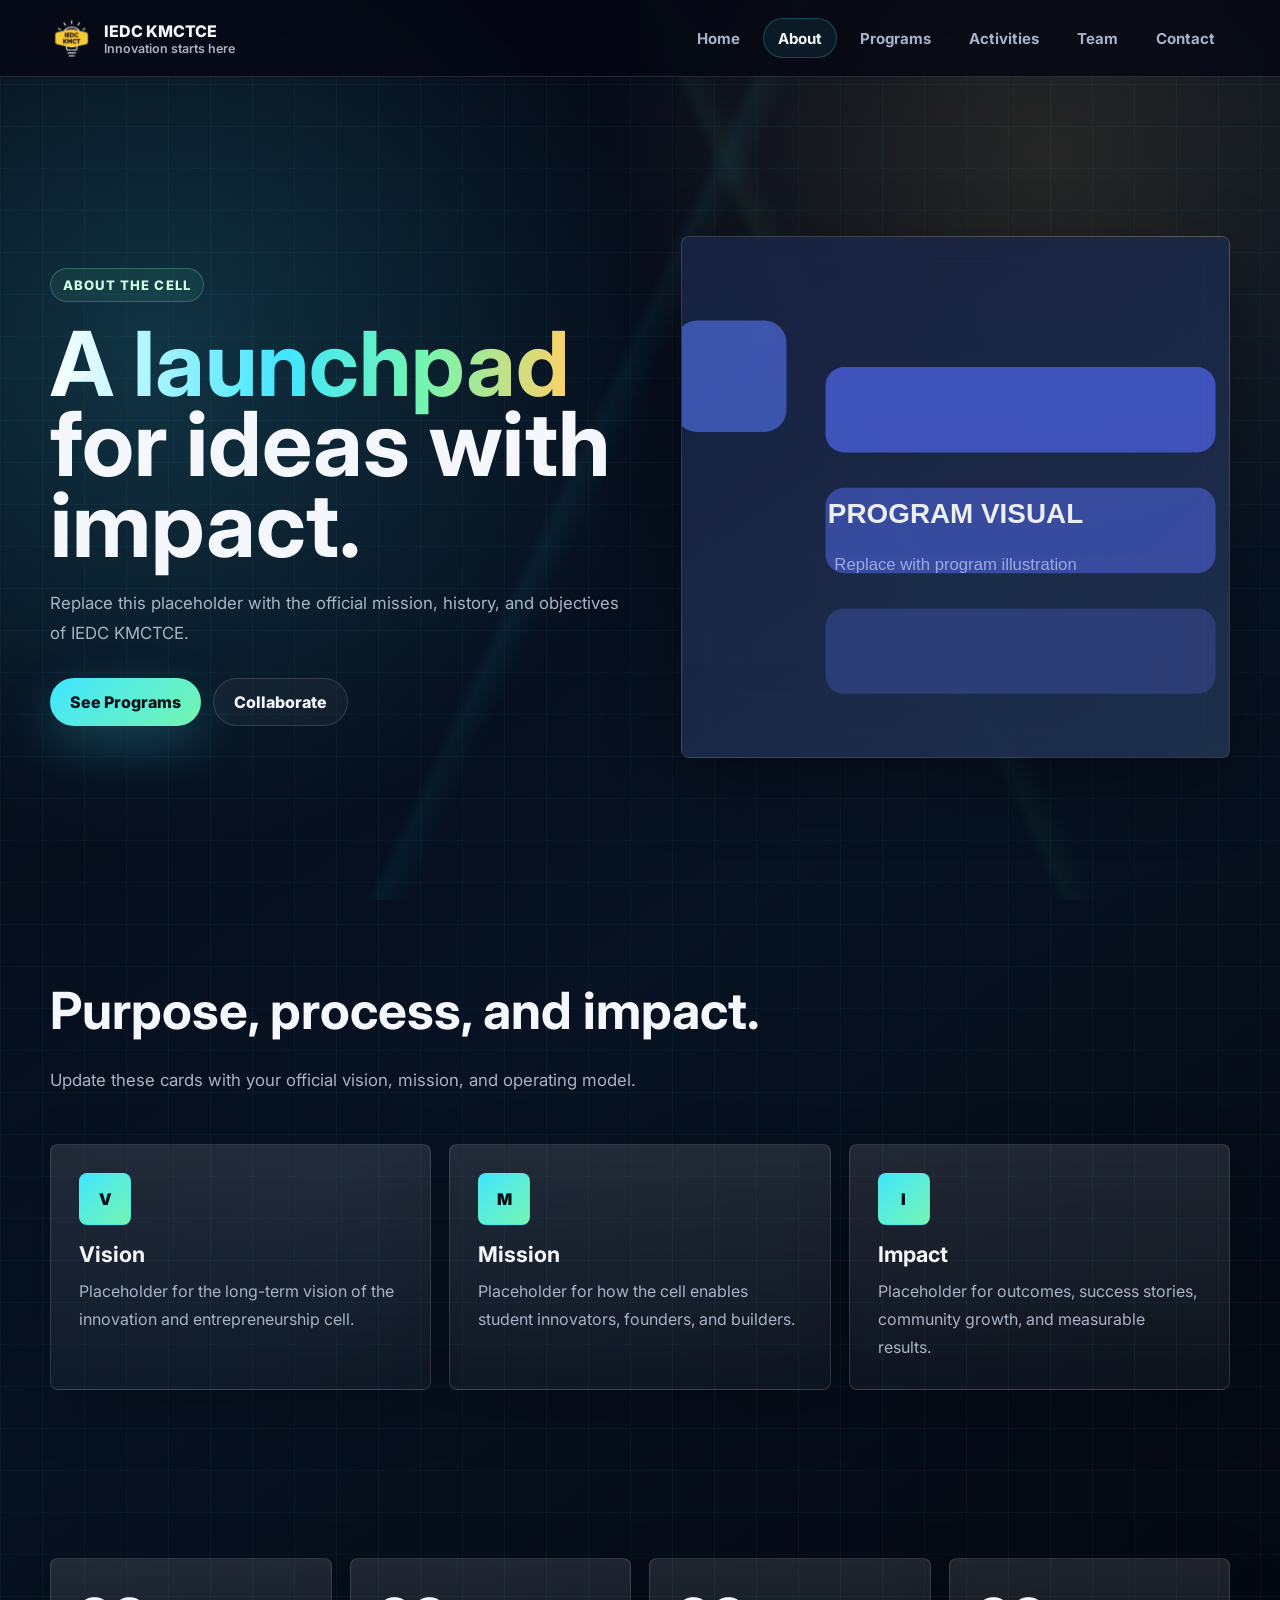
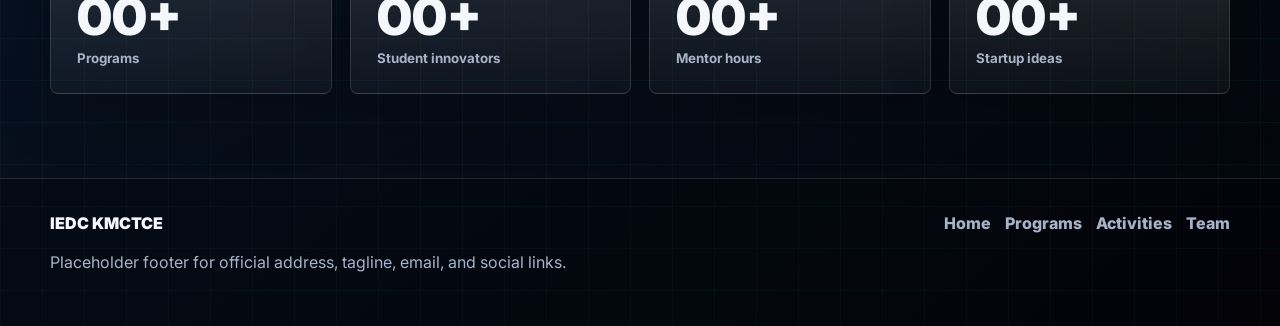
==== about.html @ 7e8c4602 "Redesign static GitHub Pages site" ====
<!DOCTYPE html>
<html lang="en">
<head>
  <meta charset="UTF-8" />
  <meta name="viewport" content="width=device-width, initial-scale=1.0" />
  <title>About | IEDC KMCTCE</title>
  <link rel="stylesheet" href="./styles.css" />
  <link rel="preconnect" href="https://fonts.googleapis.com" />
  <link rel="preconnect" href="https://fonts.gstatic.com" crossorigin />
  <link href="https://fonts.googleapis.com/css2?family=Inter:wght@400;500;600;700;800;900&display=swap" rel="stylesheet" />
</head>
<body>
  <header>
    <div class="navbar">
      <a class="brand" href="index.html"><img src="./assets/images/logo/iedc.svg" alt="IEDC KMCTCE" /><div>IEDC KMCTCE<span>Innovation starts here</span></div></a>
      <div class="nav-shell"><button class="menu-toggle" type="button" aria-label="Toggle navigation">Menu</button><nav><ul class="nav-list"><li><a href="index.html">Home</a></li><li><a href="about.html">About</a></li><li><a href="programs.html">Programs</a></li><li><a href="events.html">Activities</a></li><li><a href="team.html">Team</a></li><li><a href="contact.html">Contact</a></li></ul></nav></div>
    </div>
  </header>
  <main>
    <section class="hero">
      <div class="hero-copy reveal">
        <div class="label-pill">About the cell</div>
        <h1><span class="gradient-text">A launchpad</span> for ideas with impact.</h1>
        <p>Replace this placeholder with the official mission, history, and objectives of IEDC KMCTCE.</p>
        <div class="hero-actions"><a class="cta-btn" href="programs.html">See Programs</a><a class="secondary-btn" href="contact.html">Collaborate</a></div>
      </div>
      <div class="hero-visual" data-tilt><img src="./assets/images/placeholders/program-placeholder.svg" alt="About IEDC placeholder" /></div>
    </section>
    <section class="section">
      <div class="section-inner">
        <div class="section-head reveal"><h2 class="section-title">Purpose, process, and impact.</h2><p class="section-subtitle">Update these cards with your official vision, mission, and operating model.</p></div>
        <div class="grid gallery-grid">
          <article class="card" data-tilt><span class="icon-tile">V</span><h3>Vision</h3><p>Placeholder for the long-term vision of the innovation and entrepreneurship cell.</p></article>
          <article class="card" data-tilt><span class="icon-tile">M</span><h3>Mission</h3><p>Placeholder for how the cell enables student innovators, founders, and builders.</p></article>
          <article class="card" data-tilt><span class="icon-tile">I</span><h3>Impact</h3><p>Placeholder for outcomes, success stories, community growth, and measurable results.</p></article>
        </div>
      </div>
    </section>
    <section class="section">
      <div class="section-inner">
        <div class="grid stats">
          <div class="stat-card"><span>00+</span><small>Programs</small></div>
          <div class="stat-card"><span>00+</span><small>Student innovators</small></div>
          <div class="stat-card"><span>00+</span><small>Mentor hours</small></div>
          <div class="stat-card"><span>00+</span><small>Startup ideas</small></div>
        </div>
      </div>
    </section>
  </main>
  <footer><div class="footer-inner"><div><div class="footer-logo">IEDC KMCTCE</div><p class="footer-copy">Placeholder footer for official address, tagline, email, and social links.</p></div><div class="footer-links"><a href="index.html">Home</a><a href="programs.html">Programs</a><a href="events.html">Activities</a><a href="team.html">Team</a></div></div></footer>
  <script src="./scripts.js" defer></script>
</body>
</html>
---- styles.css ----
:root {
  --bg: #050713;
  --bg-2: #071222;
  --panel: rgba(255, 255, 255, 0.07);
  --panel-strong: rgba(255, 255, 255, 0.11);
  --text: #f4f7fb;
  --muted: #a7b4c8;
  --line: rgba(255, 255, 255, 0.13);
  --cyan: #41e6ff;
  --green: #74f5b0;
  --amber: #ffd166;
  --coral: #ff6b6b;
  --radius: 8px;
  --shadow: 0 24px 70px rgba(0, 0, 0, 0.36);
}

* {
  box-sizing: border-box;
}

html {
  scroll-behavior: smooth;
}

body {
  margin: 0;
  color: var(--text);
  font-family: Inter, ui-sans-serif, system-ui, -apple-system, BlinkMacSystemFont, "Segoe UI", sans-serif;
  background:
    linear-gradient(rgba(65, 230, 255, 0.04) 1px, transparent 1px),
    linear-gradient(90deg, rgba(116, 245, 176, 0.035) 1px, transparent 1px),
    radial-gradient(circle at 12% 18%, rgba(65, 230, 255, 0.19), transparent 26%),
    radial-gradient(circle at 82% 8%, rgba(255, 209, 102, 0.13), transparent 22%),
    linear-gradient(145deg, var(--bg), var(--bg-2) 50%, #04050b);
  background-size: 42px 42px, 42px 42px, auto, auto, auto;
  overflow-x: hidden;
}

body::before {
  content: "";
  position: fixed;
  inset: 0;
  pointer-events: none;
  background:
    linear-gradient(115deg, transparent 0 46%, rgba(65, 230, 255, 0.08) 47%, transparent 49% 100%),
    linear-gradient(65deg, transparent 0 62%, rgba(116, 245, 176, 0.07) 63%, transparent 65% 100%);
  animation: scanlines 14s linear infinite;
  opacity: 0.7;
  z-index: -1;
}

@keyframes scanlines {
  from { transform: translate3d(-4%, -3%, 0); }
  to { transform: translate3d(4%, 3%, 0); }
}

img {
  display: block;
  max-width: 100%;
}

a {
  color: inherit;
  text-decoration: none;
}

button,
input,
textarea {
  font: inherit;
}

header {
  position: sticky;
  top: 0;
  z-index: 50;
  border-bottom: 1px solid var(--line);
  background: rgba(5, 7, 19, 0.78);
  backdrop-filter: blur(18px);
}

.navbar,
.hero,
.section-inner,
.footer-inner {
  width: min(1180px, calc(100% - 40px));
  margin: 0 auto;
}

.navbar {
  min-height: 76px;
  display: flex;
  align-items: center;
  justify-content: space-between;
  gap: 18px;
}

.brand {
  display: inline-flex;
  align-items: center;
  gap: 12px;
  font-weight: 800;
  letter-spacing: 0;
}

.brand img {
  width: 42px;
  height: 42px;
  object-fit: contain;
}

.brand span {
  display: block;
  color: var(--muted);
  font-size: 0.78rem;
  font-weight: 600;
}

.nav-shell {
  display: flex;
  align-items: center;
}

.nav-list,
nav ul {
  display: flex;
  align-items: center;
  gap: 8px;
  margin: 0;
  padding: 0;
  list-style: none;
}

nav a {
  display: inline-flex;
  min-height: 40px;
  align-items: center;
  padding: 0 14px;
  border: 1px solid transparent;
  border-radius: 999px;
  color: var(--muted);
  font-size: 0.94rem;
  font-weight: 700;
  transition: border-color 180ms ease, color 180ms ease, background 180ms ease;
}

nav a:hover,
nav a.active {
  color: var(--text);
  border-color: rgba(65, 230, 255, 0.24);
  background: rgba(65, 230, 255, 0.08);
}

.menu-toggle {
  display: none;
  min-width: 58px;
  height: 42px;
  padding: 0 12px;
  border: 1px solid var(--line);
  border-radius: 999px;
  background: var(--panel);
  color: var(--text);
  font-size: 0.82rem;
  font-weight: 800;
  cursor: pointer;
}

.hero {
  min-height: calc(100vh - 76px);
  padding: 72px 0 56px;
  display: grid;
  grid-template-columns: minmax(0, 1.03fr) minmax(340px, 0.97fr);
  gap: 48px;
  align-items: center;
}

.hero-copy {
  position: relative;
  z-index: 2;
}

.label-pill,
.card-badge {
  display: inline-flex;
  width: fit-content;
  align-items: center;
  gap: 10px;
  min-height: 34px;
  padding: 7px 12px;
  border: 1px solid rgba(116, 245, 176, 0.25);
  border-radius: 999px;
  background: rgba(116, 245, 176, 0.08);
  color: #ccffe2;
  font-size: 0.82rem;
  font-weight: 800;
  text-transform: uppercase;
  letter-spacing: 0.08em;
}

h1,
h2,
h3,
p {
  overflow-wrap: anywhere;
}

.hero h1 {
  margin: 22px 0 22px;
  max-width: 760px;
  font-size: clamp(3.3rem, 7vw, 6.9rem);
  line-height: 0.9;
  letter-spacing: 0;
}

.gradient-text {
  color: transparent;
  background: linear-gradient(92deg, #ffffff 0%, var(--cyan) 45%, var(--green) 72%, var(--amber) 100%);
  -webkit-background-clip: text;
  background-clip: text;
}

.hero p,
.section-subtitle {
  max-width: 720px;
  color: var(--muted);
  font-size: 1.05rem;
  line-height: 1.8;
}

.hero-actions {
  display: flex;
  flex-wrap: wrap;
  gap: 12px;
  margin-top: 30px;
}

.cta-btn,
.secondary-btn {
  display: inline-flex;
  min-height: 48px;
  align-items: center;
  justify-content: center;
  padding: 0 20px;
  border-radius: 999px;
  font-weight: 800;
  transition: transform 180ms ease, box-shadow 180ms ease, border-color 180ms ease;
}

.cta-btn {
  border: 0;
  color: #031019;
  background: linear-gradient(135deg, var(--cyan), var(--green));
  box-shadow: 0 18px 50px rgba(65, 230, 255, 0.22);
}

.secondary-btn {
  border: 1px solid var(--line);
  color: var(--text);
  background: rgba(255, 255, 255, 0.04);
}

.cta-btn:hover,
.secondary-btn:hover {
  transform: translateY(-2px);
  box-shadow: 0 18px 55px rgba(116, 245, 176, 0.16);
  border-color: rgba(65, 230, 255, 0.34);
}

.hero-visual {
  position: relative;
  min-height: 520px;
  border: 1px solid var(--line);
  border-radius: var(--radius);
  overflow: hidden;
  background:
    linear-gradient(145deg, rgba(65, 230, 255, 0.1), transparent 34%),
    linear-gradient(315deg, rgba(255, 209, 102, 0.1), transparent 34%),
    rgba(255, 255, 255, 0.06);
  box-shadow: var(--shadow);
  transform-style: preserve-3d;
}

.hero-visual::before,
.hero-visual::after {
  content: "";
  position: absolute;
  inset: 24px;
  border: 1px solid rgba(255, 255, 255, 0.12);
  border-radius: var(--radius);
  animation: pulseFrame 4s ease-in-out infinite;
}

.hero-visual::after {
  inset: auto 10% 12%;
  height: 26%;
  border-color: rgba(65, 230, 255, 0.28);
  background: linear-gradient(90deg, transparent, rgba(65, 230, 255, 0.16), transparent);
  filter: blur(2px);
  animation: dataSweep 3.2s ease-in-out infinite;
}

.hero-visual img {
  position: relative;
  z-index: 1;
  width: 100%;
  height: 100%;
  min-height: 520px;
  object-fit: cover;
  opacity: 0.92;
  animation: levitate 6s ease-in-out infinite;
}

@keyframes pulseFrame {
  50% { transform: scale(0.97); opacity: 0.55; }
}

@keyframes dataSweep {
  50% { transform: translateY(-180%); opacity: 0.55; }
}

@keyframes levitate {
  50% { transform: translateY(-12px) scale(1.02); }
}

.section {
  padding: 84px 0;
}

.section-head {
  display: grid;
  gap: 12px;
  margin-bottom: 32px;
}

.section-title {
  max-width: 900px;
  margin: 0;
  font-size: clamp(2.2rem, 4vw, 4.5rem);
  line-height: 1;
}

.grid {
  display: grid;
  gap: 18px;
}

.gallery-grid,
.team-grid {
  grid-template-columns: repeat(auto-fit, minmax(250px, 1fr));
}

.stats {
  grid-template-columns: repeat(4, minmax(0, 1fr));
}

.card,
.team-card,
.stat-card,
.profile-card,
.contact-form {
  position: relative;
  border: 1px solid var(--line);
  border-radius: var(--radius);
  background: linear-gradient(180deg, var(--panel-strong), rgba(255, 255, 255, 0.035));
  box-shadow: 0 18px 60px rgba(0, 0, 0, 0.22);
  overflow: hidden;
}

.card,
.team-card,
.stat-card {
  opacity: 0;
  transform: translateY(24px);
}

.card.is-visible,
.team-card.is-visible,
.stat-card.is-visible,
.reveal.is-visible {
  opacity: 1;
  transform: translateY(0);
}

.card,
.team-card,
.stat-card,
.reveal {
  transition: opacity 520ms ease, transform 520ms ease, box-shadow 220ms ease;
}

[data-tilt] {
  transform: perspective(900px) rotateX(var(--tilt-x, 0deg)) rotateY(var(--tilt-y, 0deg)) translateY(0);
}

[data-tilt]:hover {
  box-shadow: 0 26px 80px rgba(65, 230, 255, 0.16);
}

.card {
  padding: 28px;
}

.card::before,
.team-card::before,
.stat-card::before {
  content: "";
  position: absolute;
  inset: 0;
  background: linear-gradient(120deg, transparent, rgba(65, 230, 255, 0.12), transparent);
  transform: translateX(-120%);
  transition: transform 700ms ease;
}

.card:hover::before,
.team-card:hover::before,
.stat-card:hover::before {
  transform: translateX(120%);
}

.card h3,
.event-card h3 {
  margin: 16px 0 10px;
  font-size: 1.35rem;
}

.card p,
.team-card p,
.event-card p {
  margin: 0;
  color: var(--muted);
  line-height: 1.75;
}

.icon-tile {
  display: grid;
  width: 52px;
  height: 52px;
  place-items: center;
  border: 1px solid rgba(65, 230, 255, 0.24);
  border-radius: var(--radius);
  color: #031019;
  background: linear-gradient(135deg, var(--cyan), var(--green));
  font-weight: 900;
}

.event-card {
  padding: 0;
}

.event-card img {
  width: 100%;
  height: 210px;
  object-fit: cover;
  border-bottom: 1px solid var(--line);
}

.event-card-body {
  display: grid;
  gap: 12px;
  padding: 22px;
}

.event-card small {
  color: var(--amber);
  font-weight: 800;
}

.team-card {
  min-height: 360px;
  padding: 24px;
  display: flex;
  flex-direction: column;
  align-items: flex-start;
  gap: 16px;
}

.team-card img {
  width: 112px;
  height: 112px;
  border: 1px solid rgba(65, 230, 255, 0.26);
  border-radius: var(--radius);
  object-fit: cover;
  background: rgba(255, 255, 255, 0.05);
}

.team-card h3 {
  margin: 0;
  font-size: 1.25rem;
}

.team-card .role {
  margin-top: 5px;
  color: var(--green);
  font-weight: 800;
}

.team-orbit {
  position: absolute;
  right: -44px;
  top: -44px;
  width: 132px;
  height: 132px;
  border: 1px solid rgba(65, 230, 255, 0.2);
  border-radius: 50%;
}

.team-orbit::after {
  content: "";
  position: absolute;
  width: 12px;
  height: 12px;
  border-radius: 50%;
  background: var(--amber);
  left: 18px;
  top: 18px;
  animation: orbit 4s linear infinite;
  transform-origin: 48px 48px;
}

@keyframes orbit {
  to { transform: rotate(360deg); }
}

.profile-link {
  margin-top: auto;
  color: var(--cyan);
  font-weight: 900;
}

.stat-card {
  padding: 26px;
}

.stat-card span {
  display: block;
  font-size: clamp(2rem, 4vw, 3.7rem);
  font-weight: 900;
  color: var(--text);
}

.stat-card small {
  color: var(--muted);
  font-weight: 700;
}

.member-panel {
  display: grid;
  grid-template-columns: minmax(280px, 0.85fr) minmax(0, 1.15fr);
  gap: 34px;
  align-items: stretch;
}

.profile-card img {
  width: 100%;
  height: 100%;
  min-height: 460px;
  object-fit: cover;
}

.profile-details {
  display: grid;
  align-content: center;
  gap: 18px;
}

.profile-details h2 {
  margin: 0;
  font-size: clamp(2.3rem, 4vw, 4.2rem);
  line-height: 1;
}

.profile-details p {
  color: var(--muted);
  line-height: 1.85;
}

.profile-meta {
  display: grid;
  grid-template-columns: repeat(2, minmax(0, 1fr));
  gap: 12px;
}

.profile-meta div {
  border: 1px solid var(--line);
  border-radius: var(--radius);
  padding: 16px;
  background: rgba(255, 255, 255, 0.045);
}

.profile-meta strong,
.profile-meta small {
  display: block;
}

.profile-meta small {
  margin-top: 6px;
  color: var(--muted);
}

.tag-list {
  display: flex;
  flex-wrap: wrap;
  gap: 10px;
  margin: 0;
  padding: 0;
  list-style: none;
}

.tag-list li {
  padding: 9px 12px;
  border: 1px solid rgba(255, 255, 255, 0.14);
  border-radius: 999px;
  color: #dfffea;
  background: rgba(116, 245, 176, 0.08);
  font-weight: 800;
}

.contact-form {
  padding: 24px;
}

.form-grid {
  display: grid;
  gap: 14px;
}

input,
textarea {
  width: 100%;
  border: 1px solid var(--line);
  border-radius: var(--radius);
  padding: 15px 16px;
  color: var(--text);
  background: rgba(3, 10, 20, 0.74);
}

textarea {
  resize: vertical;
}

footer {
  border-top: 1px solid var(--line);
  padding: 34px 0;
  background: rgba(0, 0, 0, 0.22);
}

.footer-inner {
  display: flex;
  justify-content: space-between;
  gap: 24px;
}

.footer-logo {
  font-weight: 900;
}

.footer-copy {
  max-width: 560px;
  color: var(--muted);
  line-height: 1.7;
}

.footer-links {
  display: flex;
  flex-wrap: wrap;
  gap: 14px;
}

.footer-links a {
  color: var(--muted);
  font-weight: 800;
}

.footer-links a:hover {
  color: var(--cyan);
}

@media (prefers-reduced-motion: reduce) {
  *,
  *::before,
  *::after {
    animation-duration: 0.01ms !important;
    animation-iteration-count: 1 !important;
    scroll-behavior: auto !important;
    transition-duration: 0.01ms !important;
  }
}

@media (max-width: 920px) {
  .hero,
  .member-panel {
    grid-template-columns: 1fr;
  }

  .hero {
    min-height: auto;
    padding-top: 58px;
  }

  .hero-visual,
  .hero-visual img {
    min-height: 390px;
  }

  .stats {
    grid-template-columns: repeat(2, minmax(0, 1fr));
  }
}

@media (max-width: 760px) {
  .navbar,
  .hero,
  .section-inner,
  .footer-inner {
    width: min(100% - 28px, 1180px);
  }

  .navbar {
    min-height: 68px;
  }

  .menu-toggle {
    display: inline-grid;
    place-items: center;
  }

  .nav-shell nav {
    display: none;
    position: absolute;
    right: 14px;
    top: 76px;
    width: min(280px, calc(100% - 28px));
    border: 1px solid var(--line);
    border-radius: var(--radius);
    background: rgba(5, 7, 19, 0.96);
    box-shadow: var(--shadow);
  }

  .nav-shell.open nav {
    display: block;
  }

  .nav-list,
  nav ul {
    align-items: stretch;
    flex-direction: column;
    gap: 4px;
    padding: 10px;
  }

  nav a {
    justify-content: flex-start;
    width: 100%;
  }

  .hero h1 {
    font-size: clamp(3rem, 16vw, 4.8rem);
  }

  .section {
    padding: 58px 0;
  }

  .profile-meta,
  .stats {
    grid-template-columns: 1fr;
  }

  .hero-actions {
    flex-direction: column;
  }

  .cta-btn,
  .secondary-btn {
    width: 100%;
  }

  .footer-inner {
    flex-direction: column;
  }
}
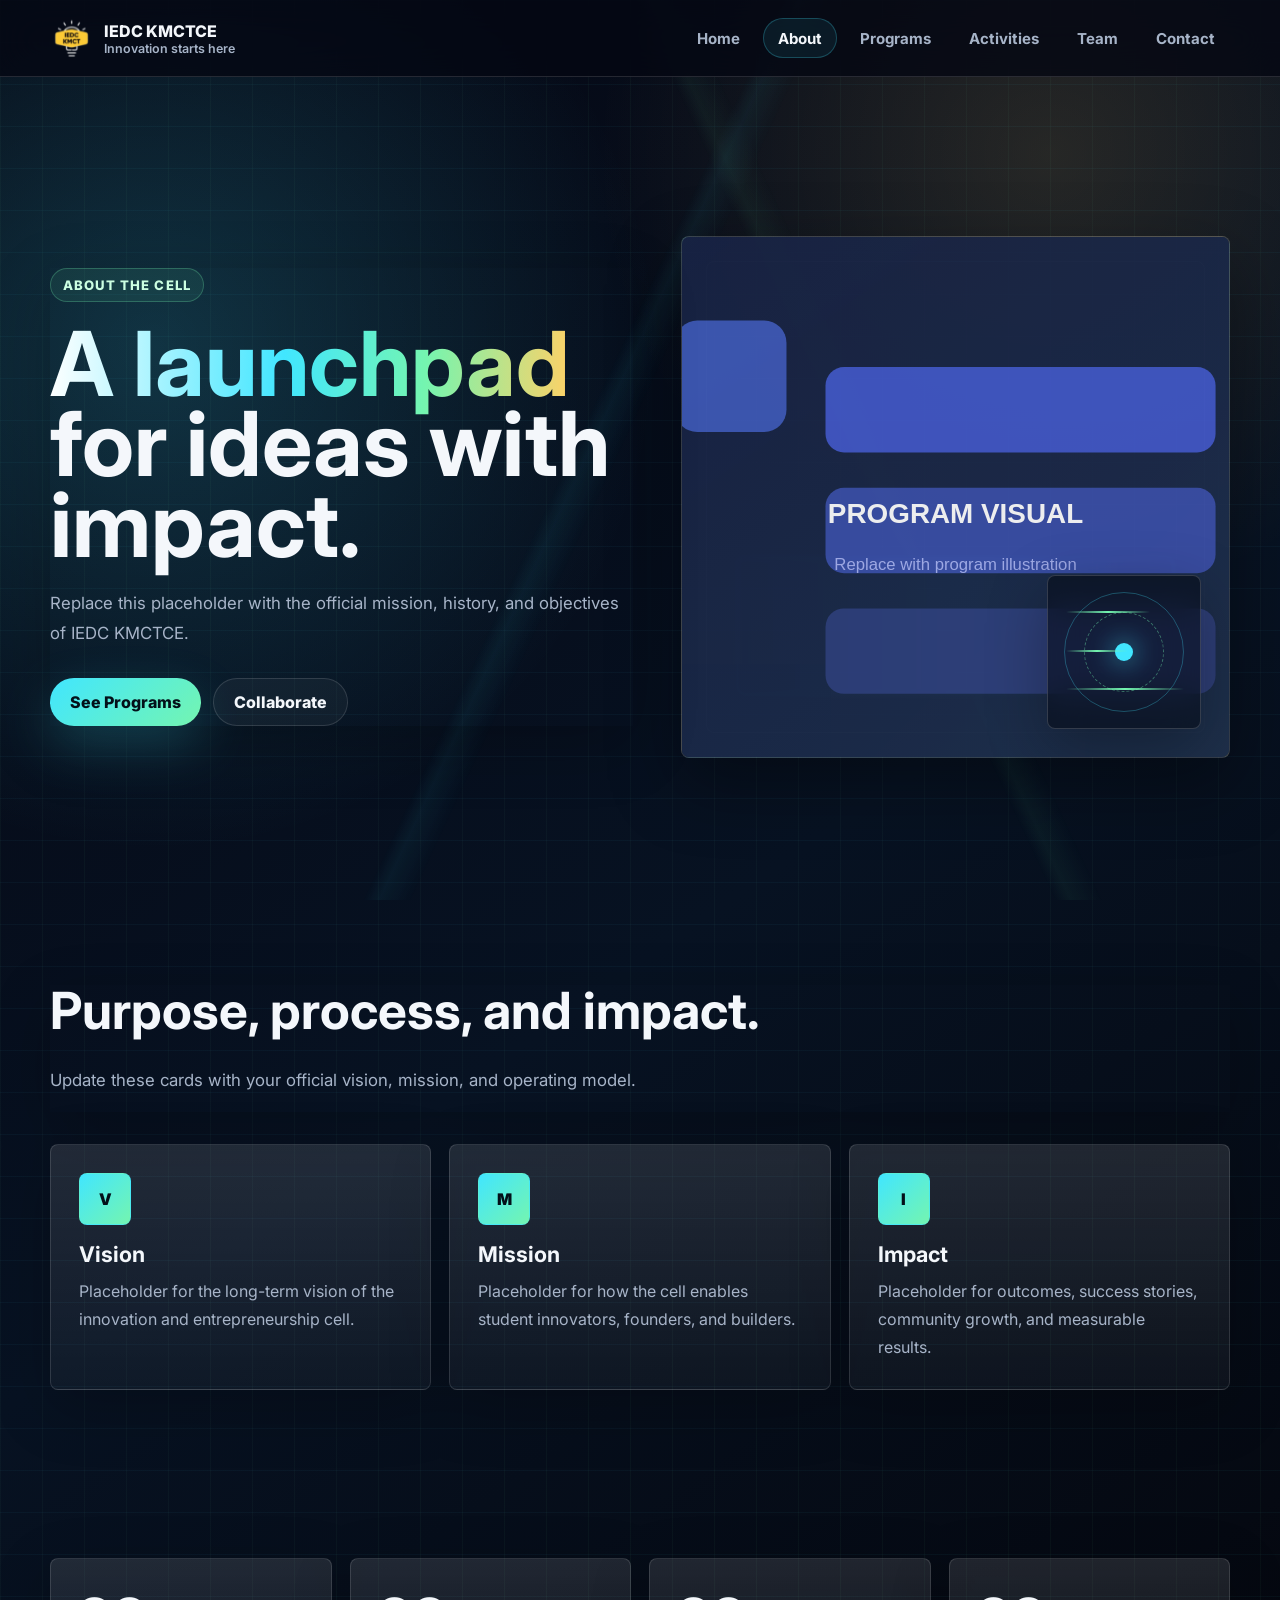
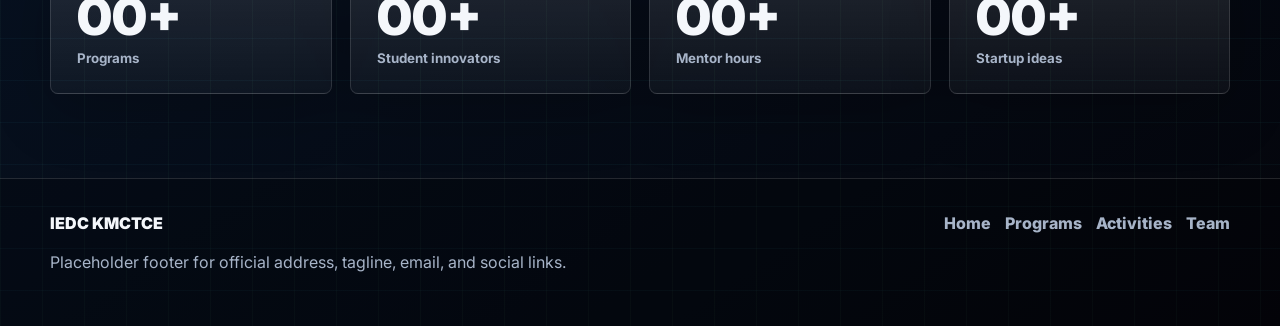
==== commit d687f352: "Refactor HTML structure and improve formatting across multiple member profile pages; enhance readabi" ====
--- a/about.html
+++ b/about.html
@@ -1,5 +1,6 @@
 <!DOCTYPE html>
 <html lang="en">
+
 <head>
   <meta charset="UTF-8" />
   <meta name="viewport" content="width=device-width, initial-scale=1.0" />
@@ -7,13 +8,28 @@
   <link rel="stylesheet" href="./styles.css" />
   <link rel="preconnect" href="https://fonts.googleapis.com" />
   <link rel="preconnect" href="https://fonts.gstatic.com" crossorigin />
-  <link href="https://fonts.googleapis.com/css2?family=Inter:wght@400;500;600;700;800;900&display=swap" rel="stylesheet" />
+  <link href="https://fonts.googleapis.com/css2?family=Inter:wght@400;500;600;700;800;900&display=swap"
+    rel="stylesheet" />
 </head>
+
 <body>
   <header>
     <div class="navbar">
-      <a class="brand" href="index.html"><img src="./assets/images/logo/iedc.svg" alt="IEDC KMCTCE" /><div>IEDC KMCTCE<span>Innovation starts here</span></div></a>
-      <div class="nav-shell"><button class="menu-toggle" type="button" aria-label="Toggle navigation">Menu</button><nav><ul class="nav-list"><li><a href="index.html">Home</a></li><li><a href="about.html">About</a></li><li><a href="programs.html">Programs</a></li><li><a href="events.html">Activities</a></li><li><a href="team.html">Team</a></li><li><a href="contact.html">Contact</a></li></ul></nav></div>
+      <a class="brand" href="index.html"><img src="./assets/images/logo/iedc.svg" alt="IEDC KMCTCE" />
+        <div>IEDC KMCTCE<span>Innovation starts here</span></div>
+      </a>
+      <div class="nav-shell"><button class="menu-toggle" type="button" aria-label="Toggle navigation">Menu</button>
+        <nav>
+          <ul class="nav-list">
+            <li><a href="index.html">Home</a></li>
+            <li><a href="about.html">About</a></li>
+            <li><a href="programs.html">Programs</a></li>
+            <li><a href="events.html">Activities</a></li>
+            <li><a href="team.html">Team</a></li>
+            <li><a href="contact.html">Contact</a></li>
+          </ul>
+        </nav>
+      </div>
     </div>
   </header>
   <main>
@@ -22,17 +38,31 @@
         <div class="label-pill">About the cell</div>
         <h1><span class="gradient-text">A launchpad</span> for ideas with impact.</h1>
         <p>Replace this placeholder with the official mission, history, and objectives of IEDC KMCTCE.</p>
-        <div class="hero-actions"><a class="cta-btn" href="programs.html">See Programs</a><a class="secondary-btn" href="contact.html">Collaborate</a></div>
+        <div class="hero-actions"><a class="cta-btn" href="programs.html">See Programs</a><a class="secondary-btn"
+            href="contact.html">Collaborate</a></div>
       </div>
-      <div class="hero-visual" data-tilt><img src="./assets/images/placeholders/program-placeholder.svg" alt="About IEDC placeholder" /></div>
+      <div class="hero-visual" data-tilt><img src="./assets/images/placeholders/program-placeholder.svg"
+          alt="About IEDC placeholder" /></div>
     </section>
     <section class="section">
       <div class="section-inner">
-        <div class="section-head reveal"><h2 class="section-title">Purpose, process, and impact.</h2><p class="section-subtitle">Update these cards with your official vision, mission, and operating model.</p></div>
+        <div class="section-head reveal">
+          <h2 class="section-title">Purpose, process, and impact.</h2>
+          <p class="section-subtitle">Update these cards with your official vision, mission, and operating model.</p>
+        </div>
         <div class="grid gallery-grid">
-          <article class="card" data-tilt><span class="icon-tile">V</span><h3>Vision</h3><p>Placeholder for the long-term vision of the innovation and entrepreneurship cell.</p></article>
-          <article class="card" data-tilt><span class="icon-tile">M</span><h3>Mission</h3><p>Placeholder for how the cell enables student innovators, founders, and builders.</p></article>
-          <article class="card" data-tilt><span class="icon-tile">I</span><h3>Impact</h3><p>Placeholder for outcomes, success stories, community growth, and measurable results.</p></article>
+          <article class="card" data-tilt><span class="icon-tile">V</span>
+            <h3>Vision</h3>
+            <p>Placeholder for the long-term vision of the innovation and entrepreneurship cell.</p>
+          </article>
+          <article class="card" data-tilt><span class="icon-tile">M</span>
+            <h3>Mission</h3>
+            <p>Placeholder for how the cell enables student innovators, founders, and builders.</p>
+          </article>
+          <article class="card" data-tilt><span class="icon-tile">I</span>
+            <h3>Impact</h3>
+            <p>Placeholder for outcomes, success stories, community growth, and measurable results.</p>
+          </article>
         </div>
       </div>
     </section>
@@ -47,7 +77,17 @@
       </div>
     </section>
   </main>
-  <footer><div class="footer-inner"><div><div class="footer-logo">IEDC KMCTCE</div><p class="footer-copy">Placeholder footer for official address, tagline, email, and social links.</p></div><div class="footer-links"><a href="index.html">Home</a><a href="programs.html">Programs</a><a href="events.html">Activities</a><a href="team.html">Team</a></div></div></footer>
+  <footer>
+    <div class="footer-inner">
+      <div>
+        <div class="footer-logo">IEDC KMCTCE</div>
+        <p class="footer-copy">Placeholder footer for official address, tagline, email, and social links.</p>
+      </div>
+      <div class="footer-links"><a href="index.html">Home</a><a href="programs.html">Programs</a><a
+          href="events.html">Activities</a><a href="team.html">Team</a></div>
+    </div>
+  </footer>
   <script src="./scripts.js" defer></script>
 </body>
-</html>
+
+</html>
--- a/styles.css
+++ b/styles.css
@@ -50,8 +50,13 @@
 }
 
 @keyframes scanlines {
-  from { transform: translate3d(-4%, -3%, 0); }
-  to { transform: translate3d(4%, 3%, 0); }
+  from {
+    transform: translate3d(-4%, -3%, 0);
+  }
+
+  to {
+    transform: translate3d(4%, 3%, 0);
+  }
 }
 
 img {
@@ -310,16 +315,123 @@
   animation: levitate 6s ease-in-out infinite;
 }
 
+.signal-panel {
+  position: absolute;
+  right: 28px;
+  bottom: 28px;
+  z-index: 3;
+  width: 154px;
+  height: 154px;
+  border: 1px solid rgba(255, 255, 255, 0.16);
+  border-radius: var(--radius);
+  background: rgba(4, 9, 20, 0.58);
+  backdrop-filter: blur(16px);
+  box-shadow: 0 18px 60px rgba(0, 0, 0, 0.28);
+  overflow: hidden;
+}
+
+.signal-panel::before {
+  content: "";
+  position: absolute;
+  inset: 16px;
+  border: 1px solid rgba(65, 230, 255, 0.28);
+  border-radius: 50%;
+  animation: signalSpin 9s linear infinite;
+}
+
+.signal-ring {
+  position: absolute;
+  inset: 36px;
+  border: 1px dashed rgba(116, 245, 176, 0.42);
+  border-radius: 50%;
+  animation: signalSpin 6s linear infinite reverse;
+}
+
+.signal-core {
+  position: absolute;
+  left: 50%;
+  top: 50%;
+  width: 18px;
+  height: 18px;
+  border-radius: 50%;
+  background: var(--cyan);
+  box-shadow: 0 0 26px rgba(65, 230, 255, 0.78);
+  transform: translate(-50%, -50%);
+  animation: signalPulse 1.8s ease-in-out infinite;
+}
+
+.signal-line {
+  position: absolute;
+  left: 18px;
+  height: 2px;
+  border-radius: 999px;
+  background: linear-gradient(90deg, transparent, var(--green), transparent);
+  transform-origin: left center;
+}
+
+.line-one {
+  top: 35px;
+  width: 84px;
+  animation: signalScan 2.6s ease-in-out infinite;
+}
+
+.line-two {
+  top: 112px;
+  width: 118px;
+  animation: signalScan 3.1s ease-in-out infinite 260ms;
+}
+
+.line-three {
+  top: 74px;
+  width: 62px;
+  animation: signalScan 2.2s ease-in-out infinite 520ms;
+}
+
 @keyframes pulseFrame {
-  50% { transform: scale(0.97); opacity: 0.55; }
+  50% {
+    transform: scale(0.97);
+    opacity: 0.55;
+  }
 }
 
 @keyframes dataSweep {
-  50% { transform: translateY(-180%); opacity: 0.55; }
+  50% {
+    transform: translateY(-180%);
+    opacity: 0.55;
+  }
 }
 
 @keyframes levitate {
-  50% { transform: translateY(-12px) scale(1.02); }
+  50% {
+    transform: translateY(-12px) scale(1.02);
+  }
+}
+
+@keyframes signalSpin {
+  to {
+    transform: rotate(360deg);
+  }
+}
+
+@keyframes signalPulse {
+  50% {
+    transform: translate(-50%, -50%) scale(1.35);
+    opacity: 0.68;
+  }
+}
+
+@keyframes signalScan {
+
+  0%,
+  100% {
+    opacity: 0.24;
+    transform: translateX(0) scaleX(0.46);
+  }
+
+  50% {
+    opacity: 0.92;
+    transform: translateX(20px) scaleX(1);
+  }
 }
 
 .section {
@@ -368,28 +480,53 @@
 
 .card,
 .team-card,
-.stat-card {
+.stat-card,
+.section-head,
+.profile-card,
+.contact-form,
+.reveal {
+  --reveal-y: 34px;
+  --reveal-scale: 0.94;
   opacity: 0;
-  transform: translateY(24px);
+  transform: translateY(34px) scale(0.94);
+  filter: blur(8px);
 }
 
 .card.is-visible,
 .team-card.is-visible,
 .stat-card.is-visible,
+.section-head.is-visible,
+.profile-card.is-visible,
+.contact-form.is-visible,
 .reveal.is-visible {
+  --reveal-y: 0px;
+  --reveal-scale: 1;
   opacity: 1;
-  transform: translateY(0);
+  transform: translateY(0) scale(1);
+  filter: blur(0);
 }
 
 .card,
 .team-card,
 .stat-card,
+.section-head,
+.profile-card,
+.contact-form,
 .reveal {
-  transition: opacity 520ms ease, transform 520ms ease, box-shadow 220ms ease;
+  transition:
+    opacity 620ms cubic-bezier(0.2, 0.8, 0.2, 1),
+    transform 620ms cubic-bezier(0.2, 0.8, 0.2, 1),
+    filter 620ms cubic-bezier(0.2, 0.8, 0.2, 1),
+    box-shadow 220ms ease;
+  transition-delay: var(--reveal-delay, 0ms);
+}
+
+.is-popping {
+  animation: popGlow 820ms ease both;
 }
 
 [data-tilt] {
-  transform: perspective(900px) rotateX(var(--tilt-x, 0deg)) rotateY(var(--tilt-y, 0deg)) translateY(0);
+  transform: perspective(900px) translateY(var(--reveal-y, 0px)) scale(var(--reveal-scale, 1)) rotateX(var(--tilt-x, 0deg)) rotateY(var(--tilt-y, 0deg));
 }
 
 [data-tilt]:hover {
@@ -415,6 +552,20 @@
 .team-card:hover::before,
 .stat-card:hover::before {
   transform: translateX(120%);
+}
+
+@keyframes popGlow {
+  0% {
+    box-shadow: 0 18px 60px rgba(0, 0, 0, 0.22);
+  }
+
+  45% {
+    box-shadow: 0 24px 80px rgba(65, 230, 255, 0.18);
+  }
+
+  100% {
+    box-shadow: 0 18px 60px rgba(0, 0, 0, 0.22);
+  }
 }
 
 .card h3,
@@ -518,7 +669,9 @@
 }
 
 @keyframes orbit {
-  to { transform: rotate(360deg); }
+  to {
+    transform: rotate(360deg);
+  }
 }
 
 .profile-link {
@@ -676,6 +829,7 @@
 }
 
 @media (prefers-reduced-motion: reduce) {
+
   *,
   *::before,
   *::after {
@@ -687,6 +841,7 @@
 }
 
 @media (max-width: 920px) {
+
   .hero,
   .member-panel {
     grid-template-columns: 1fr;
@@ -702,12 +857,20 @@
     min-height: 390px;
   }
 
+  .signal-panel {
+    width: 126px;
+    height: 126px;
+    right: 18px;
+    bottom: 18px;
+  }
+
   .stats {
     grid-template-columns: repeat(2, minmax(0, 1fr));
   }
 }
 
 @media (max-width: 760px) {
+
   .navbar,
   .hero,
   .section-inner,
@@ -778,4 +941,4 @@
   .footer-inner {
     flex-direction: column;
   }
-}
+}
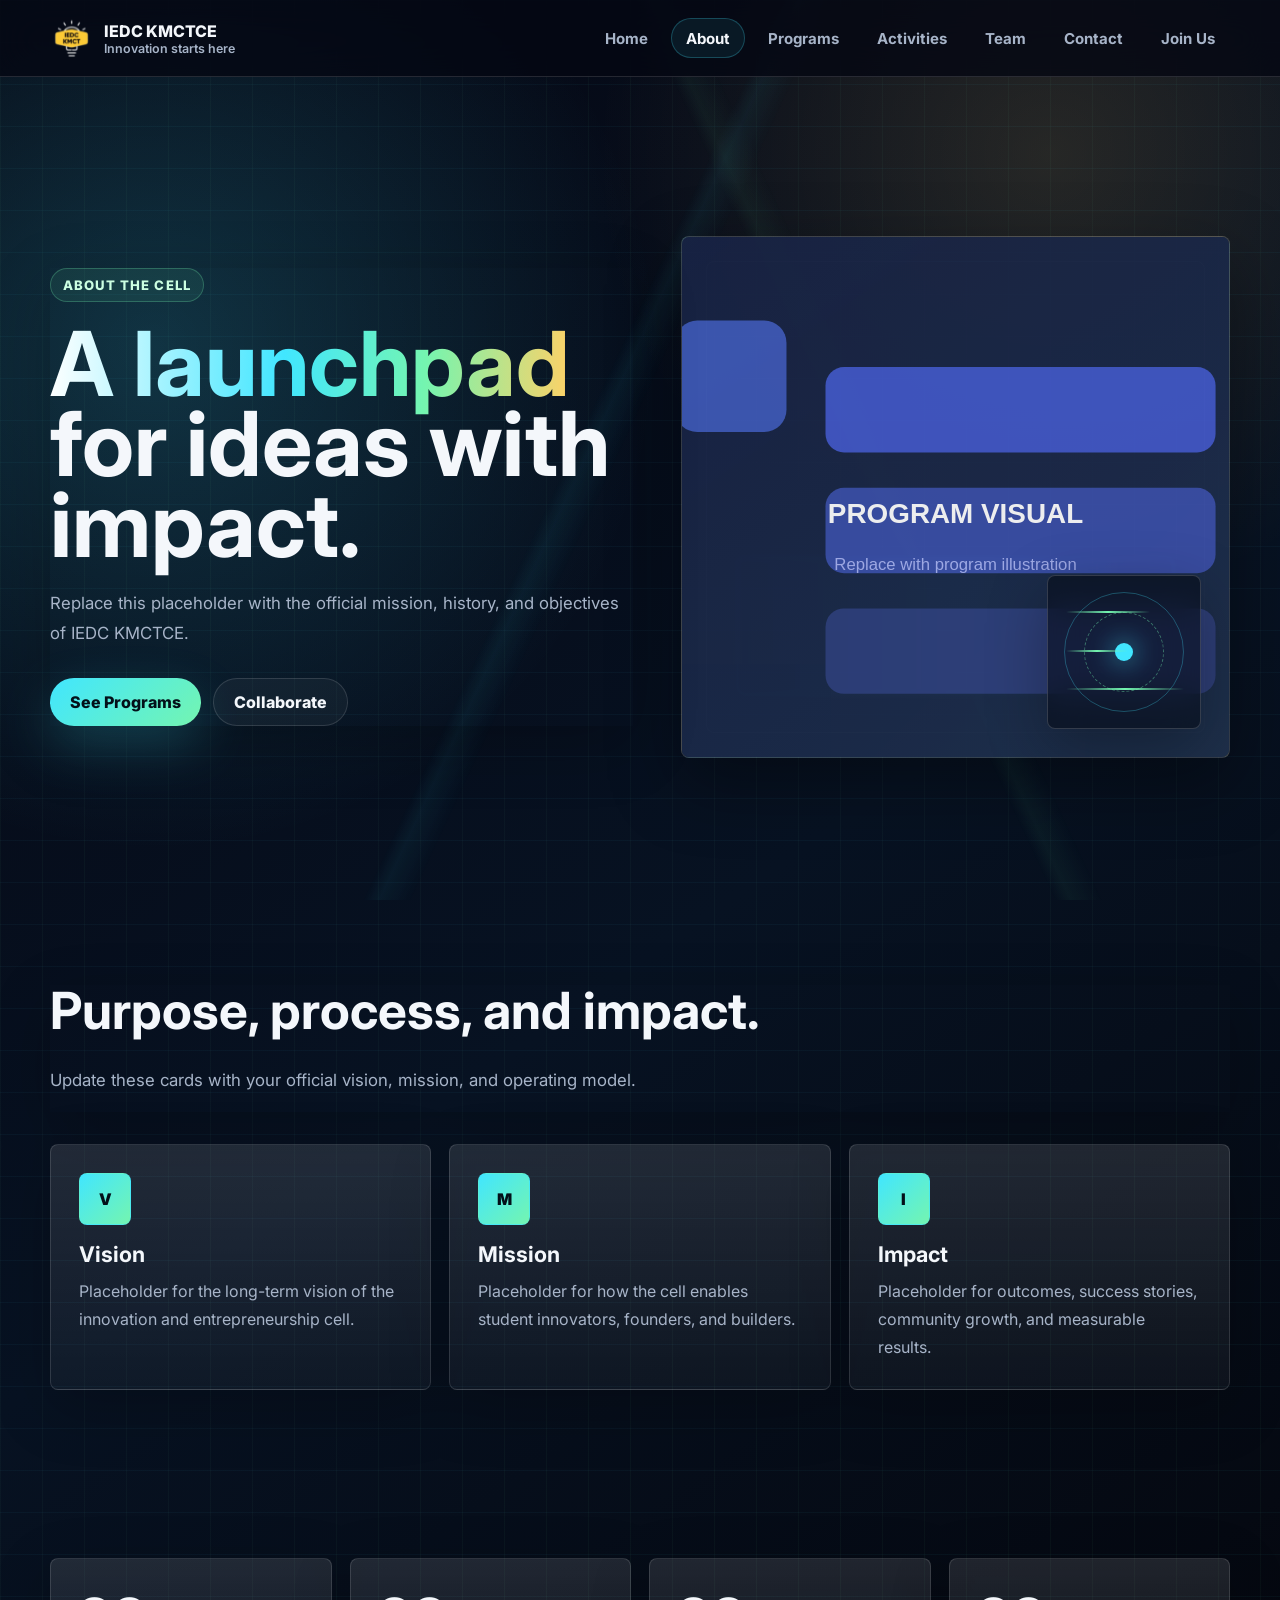
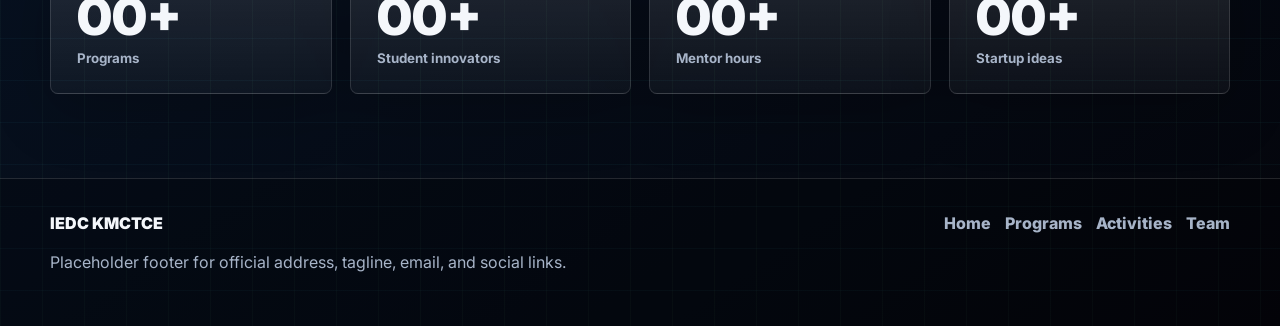
==== commit 6ba4e48e: "header change" ====
--- a/about.html
+++ b/about.html
@@ -5,6 +5,7 @@
   <meta charset="UTF-8" />
   <meta name="viewport" content="width=device-width, initial-scale=1.0" />
   <title>About | IEDC KMCTCE</title>
+  <link rel="icon" type="image/x-icon" href="./assets/images/logo/iedc-kmctce.ico" />
   <link rel="stylesheet" href="./styles.css" />
   <link rel="preconnect" href="https://fonts.googleapis.com" />
   <link rel="preconnect" href="https://fonts.gstatic.com" crossorigin />
@@ -27,6 +28,7 @@
             <li><a href="events.html">Activities</a></li>
             <li><a href="team.html">Team</a></li>
             <li><a href="contact.html">Contact</a></li>
+            <li><a href = "join-us.html">Join Us</a></li>
           </ul>
         </nav>
       </div>
